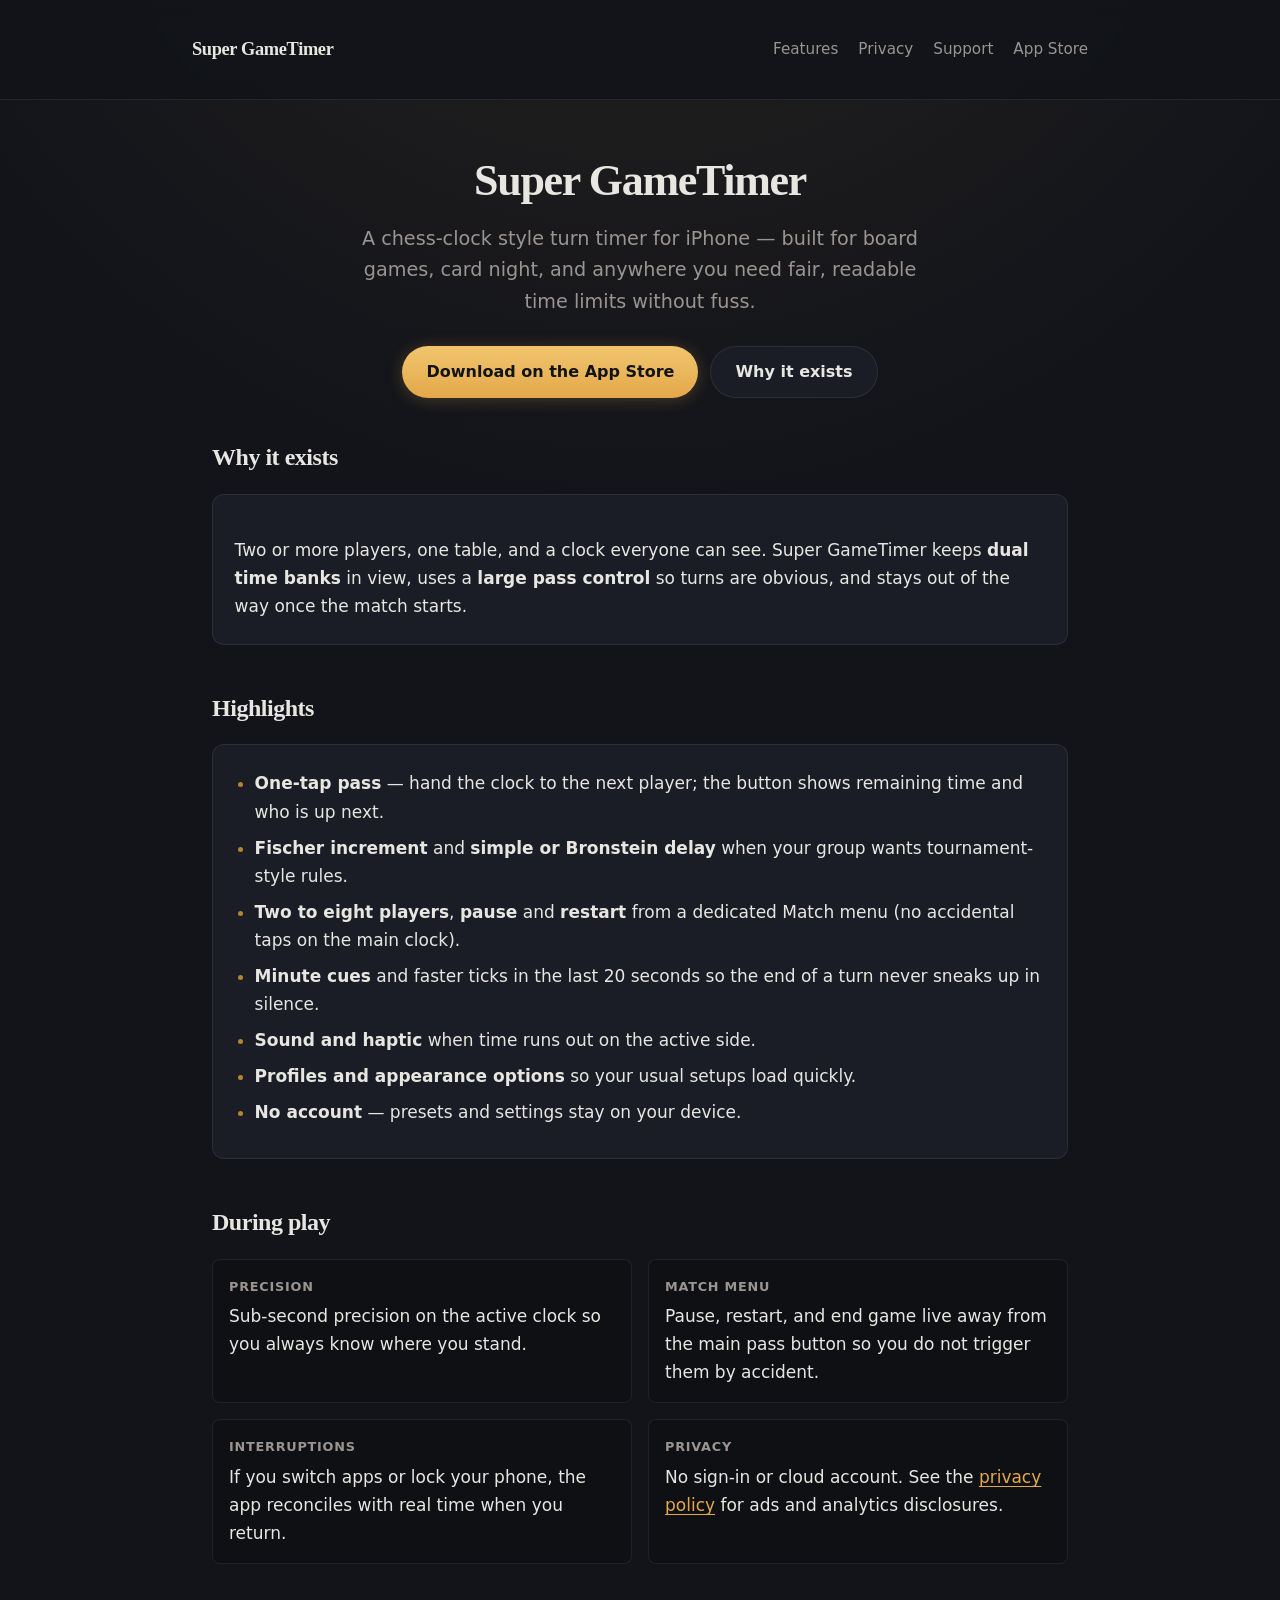
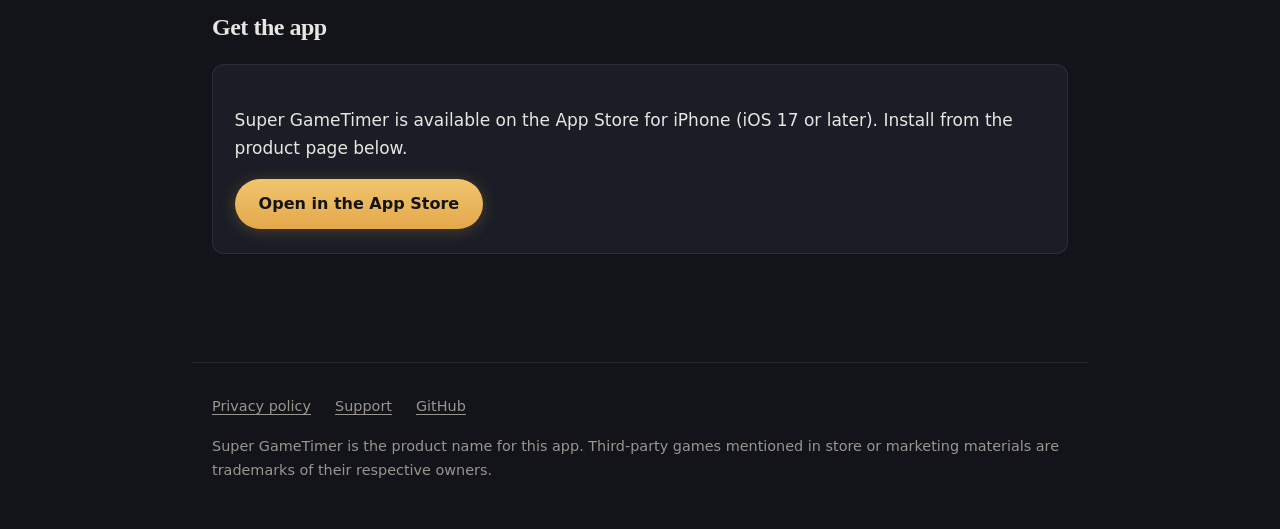
==== index.html @ 2188ed33 "Documentation" ====
<!DOCTYPE html>
<html lang="en-US">
  <head>
    <meta charset="utf-8" />
    <meta name="viewport" content="width=device-width, initial-scale=1" />
    <title>Super GameTimer</title>
    <link rel="canonical" href="https://devsurge.github.io/MARKETING.html" />
    <meta http-equiv="refresh" content="0; url=MARKETING.html" />
    <meta name="robots" content="index,follow" />
  </head>
  <body>
    <p><a href="MARKETING.html">Continue to Super GameTimer</a></p>
  </body>
</html>
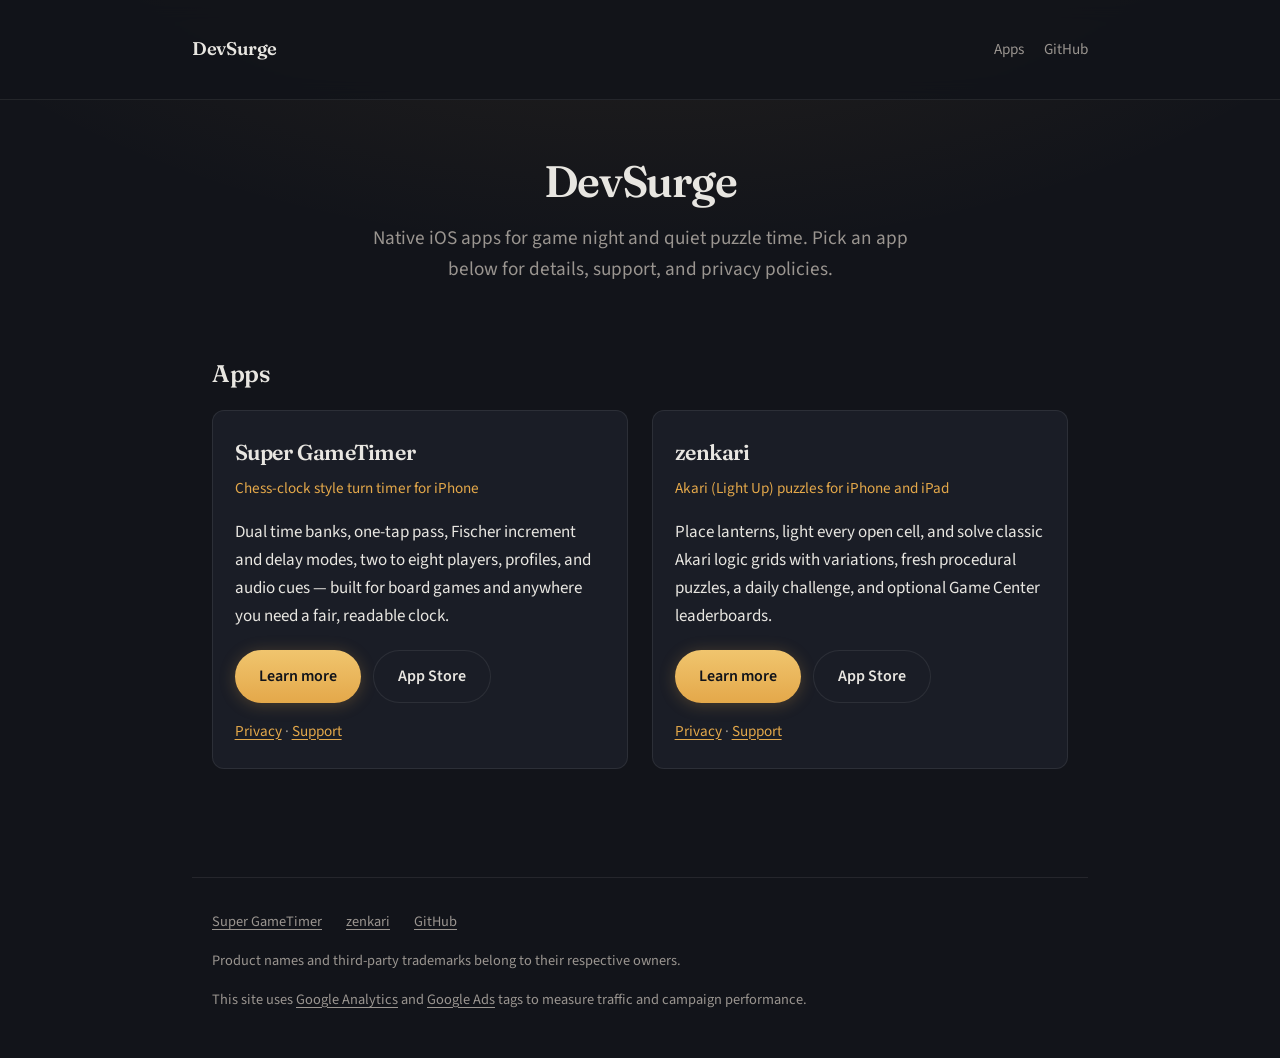
==== commit df636454: "Add zenkari pages and site analytics Co-authored-by: Cursor <cursoragent@cursor.com>" ====
--- a/index.html
+++ b/index.html
@@ -3,12 +3,121 @@
   <head>
     <meta charset="utf-8" />
     <meta name="viewport" content="width=device-width, initial-scale=1" />
-    <title>Super GameTimer</title>
-    <link rel="canonical" href="https://devsurge.github.io/MARKETING.html" />
-    <meta http-equiv="refresh" content="0; url=MARKETING.html" />
+    <script src="/assets/analytics-config.js"></script>
+    <script src="/assets/analytics.js"></script>
+    <title>DevSurge — iOS apps</title>
+    <meta
+      name="description"
+      content="Official pages for DevSurge iOS apps: Super GameTimer, a chess-clock style turn timer, and zenkari, an Akari Light Up logic puzzle app."
+    />
+    <link rel="canonical" href="https://devsurge.github.io/" />
     <meta name="robots" content="index,follow" />
+    <meta name="author" content="DevSurge" />
+
+    <meta property="og:type" content="website" />
+    <meta property="og:site_name" content="DevSurge" />
+    <meta property="og:title" content="DevSurge — iOS apps" />
+    <meta
+      property="og:description"
+      content="Super GameTimer and zenkari — native iPhone apps for game night and logic puzzles."
+    />
+    <meta property="og:url" content="https://devsurge.github.io/" />
+
+    <link rel="preconnect" href="https://fonts.googleapis.com" />
+    <link rel="preconnect" href="https://fonts.gstatic.com" crossorigin />
+    <link
+      href="https://fonts.googleapis.com/css2?family=Fraunces:opsz,wght@9..144,600&family=Source+Sans+3:wght@400;600&display=swap"
+      rel="stylesheet"
+    />
+    <link rel="stylesheet" href="/assets/styles.css" />
   </head>
   <body>
-    <p><a href="MARKETING.html">Continue to Super GameTimer</a></p>
+    <a class="skip-link" href="#main">Skip to content</a>
+    <header class="site-header">
+      <div class="site-header__inner">
+        <p class="site-title"><a href="/">DevSurge</a></p>
+        <nav class="nav" aria-label="On this page">
+          <a href="#apps">Apps</a>
+          <a href="https://github.com/devsurge/devsurge.github.io" rel="noopener noreferrer">GitHub</a>
+        </nav>
+      </div>
+    </header>
+
+    <main id="main">
+      <header class="hero">
+        <h1>DevSurge</h1>
+        <p class="hero__lede">
+          Native iOS apps for game night and quiet puzzle time. Pick an app below for details, support, and privacy
+          policies.
+        </p>
+      </header>
+
+      <section id="apps" aria-labelledby="apps-heading">
+        <h2 id="apps-heading">Apps</h2>
+        <div class="app-grid">
+          <article class="card app-card">
+            <h3 class="app-card__title">Super GameTimer</h3>
+            <p class="app-card__tagline">Chess-clock style turn timer for iPhone</p>
+            <p>
+              Dual time banks, one-tap pass, Fischer increment and delay modes, two to eight players, profiles, and audio
+              cues — built for board games and anywhere you need a fair, readable clock.
+            </p>
+            <div class="app-card__actions">
+              <a class="btn" href="/MARKETING.html">Learn more</a>
+              <a
+                class="btn btn--secondary"
+                href="https://apps.apple.com/us/app/super-gametimer/id6761938382"
+                rel="noopener noreferrer"
+              >
+                App Store
+              </a>
+            </div>
+            <p class="app-card__links">
+              <a href="/gametimer/PRIVACY.html">Privacy</a>
+              <span aria-hidden="true"> · </span>
+              <a href="/gametimer/SUPPORT.html">Support</a>
+            </p>
+          </article>
+
+          <article class="card app-card">
+            <h3 class="app-card__title">zenkari</h3>
+            <p class="app-card__tagline">Akari (Light Up) puzzles for iPhone and iPad</p>
+            <p>
+              Place lanterns, light every open cell, and solve classic Akari logic grids with variations, fresh procedural
+              puzzles, a daily challenge, and optional Game Center leaderboards.
+            </p>
+            <div class="app-card__actions">
+              <a class="btn" href="/zenkari/MARKETING.html">Learn more</a>
+              <a
+                class="btn btn--secondary"
+                href="https://apps.apple.com/search?term=zenkari"
+                rel="noopener noreferrer"
+              >
+                App Store
+              </a>
+            </div>
+            <p class="app-card__links">
+              <a href="/zenkari/PRIVACY.html">Privacy</a>
+              <span aria-hidden="true"> · </span>
+              <a href="/zenkari/SUPPORT.html">Support</a>
+            </p>
+          </article>
+        </div>
+      </section>
+    </main>
+
+    <footer class="site-footer">
+      <div class="site-footer__links">
+        <a href="/MARKETING.html">Super GameTimer</a>
+        <a href="/zenkari/MARKETING.html">zenkari</a>
+        <a href="https://github.com/devsurge/devsurge.github.io" rel="noopener noreferrer">GitHub</a>
+      </div>
+      <p>Product names and third-party trademarks belong to their respective owners.</p>
+      <p>
+        This site uses <a href="https://policies.google.com/privacy">Google Analytics</a> and
+        <a href="https://policies.google.com/technologies/ads">Google Ads</a> tags to measure traffic and campaign
+        performance.
+      </p>
+    </footer>
   </body>
 </html>
--- a/assets/styles.css
+++ b/assets/styles.css
@@ -0,0 +1,349 @@
+/* DevSurge — GitHub Pages */
+:root {
+  --bg: #12141a;
+  --bg-elevated: #1a1d26;
+  --text: #e8e6e1;
+  --muted: #9a9590;
+  --accent: #e4a84a;
+  --accent-dim: #b8832e;
+  --border: rgba(255, 255, 255, 0.08);
+  --radius: 12px;
+  --max: 42rem;
+  --font-sans: "Source Sans 3", system-ui, -apple-system, sans-serif;
+  --font-display: "Fraunces", Georgia, "Times New Roman", serif;
+}
+
+*,
+*::before,
+*::after {
+  box-sizing: border-box;
+}
+
+html {
+  scroll-behavior: smooth;
+}
+
+body {
+  margin: 0;
+  font-family: var(--font-sans);
+  font-size: 1.0625rem;
+  line-height: 1.65;
+  color: var(--text);
+  background: var(--bg);
+  background-image: radial-gradient(
+    ellipse 120% 80% at 50% -20%,
+    rgba(228, 168, 74, 0.12),
+    transparent 55%
+  );
+}
+
+.skip-link {
+  position: absolute;
+  left: -9999px;
+  z-index: 999;
+  padding: 0.5rem 1rem;
+  background: var(--accent);
+  color: var(--bg);
+  font-weight: 600;
+}
+
+.skip-link:focus {
+  left: 1rem;
+  top: 1rem;
+}
+
+a {
+  color: var(--accent);
+  text-decoration-thickness: 1px;
+  text-underline-offset: 3px;
+}
+
+a:hover {
+  color: #f0c56e;
+}
+
+.site-header {
+  border-bottom: 1px solid var(--border);
+  padding: 1rem 1.25rem;
+  position: sticky;
+  top: 0;
+  background: rgba(18, 20, 26, 0.92);
+  backdrop-filter: blur(10px);
+  z-index: 10;
+}
+
+.site-header__inner {
+  max-width: 56rem;
+  margin: 0 auto;
+  display: flex;
+  flex-wrap: wrap;
+  align-items: center;
+  justify-content: space-between;
+  gap: 1rem;
+}
+
+.site-title {
+  font-family: var(--font-display);
+  font-weight: 600;
+  font-size: 1.15rem;
+  letter-spacing: -0.02em;
+}
+
+.site-title a {
+  color: var(--text);
+  text-decoration: none;
+}
+
+.site-title a:hover {
+  color: var(--accent);
+}
+
+.nav {
+  display: flex;
+  flex-wrap: wrap;
+  gap: 0.75rem 1.25rem;
+  font-size: 0.95rem;
+}
+
+.nav a {
+  color: var(--muted);
+  text-decoration: none;
+}
+
+.nav a:hover {
+  color: var(--accent);
+}
+
+main {
+  max-width: 56rem;
+  margin: 0 auto;
+  padding: 2.5rem 1.25rem 4rem;
+}
+
+.hero {
+  text-align: center;
+  padding: 1rem 0 2.5rem;
+}
+
+.hero h1 {
+  font-family: var(--font-display);
+  font-size: clamp(2rem, 5vw, 2.75rem);
+  font-weight: 600;
+  line-height: 1.15;
+  letter-spacing: -0.03em;
+  margin: 0 0 1rem;
+}
+
+.hero__lede {
+  font-size: 1.2rem;
+  color: var(--muted);
+  max-width: 36rem;
+  margin: 0 auto 1.75rem;
+}
+
+.btn {
+  display: inline-flex;
+  align-items: center;
+  justify-content: center;
+  gap: 0.5rem;
+  padding: 0.75rem 1.5rem;
+  font-family: var(--font-sans);
+  font-size: 1rem;
+  font-weight: 600;
+  color: var(--bg);
+  background: linear-gradient(180deg, #f0c56e 0%, var(--accent) 100%);
+  border: none;
+  border-radius: 999px;
+  text-decoration: none;
+  box-shadow: 0 2px 16px rgba(228, 168, 74, 0.25);
+  transition: transform 0.15s ease, box-shadow 0.15s ease;
+}
+
+.btn:hover {
+  color: var(--bg);
+  transform: translateY(-1px);
+  box-shadow: 0 4px 24px rgba(228, 168, 74, 0.35);
+}
+
+.btn:focus-visible {
+  outline: 2px solid var(--accent);
+  outline-offset: 3px;
+}
+
+.btn--secondary {
+  background: var(--bg-elevated);
+  color: var(--text);
+  border: 1px solid var(--border);
+  box-shadow: none;
+}
+
+.btn--secondary:hover {
+  border-color: var(--accent-dim);
+  color: var(--accent);
+}
+
+.hero__actions {
+  display: flex;
+  flex-wrap: wrap;
+  gap: 0.75rem;
+  justify-content: center;
+}
+
+section {
+  margin-bottom: 2.75rem;
+}
+
+section h2 {
+  font-family: var(--font-display);
+  font-size: 1.5rem;
+  font-weight: 600;
+  margin: 0 0 1rem;
+  letter-spacing: -0.02em;
+}
+
+.card {
+  background: var(--bg-elevated);
+  border: 1px solid var(--border);
+  border-radius: var(--radius);
+  padding: 1.5rem 1.35rem;
+}
+
+.card p:last-child {
+  margin-bottom: 0;
+}
+
+ul.feature-list {
+  margin: 0;
+  padding-left: 1.25rem;
+}
+
+ul.feature-list li {
+  margin-bottom: 0.5rem;
+}
+
+ul.feature-list li::marker {
+  color: var(--accent-dim);
+}
+
+.meta-grid {
+  display: grid;
+  gap: 1rem;
+}
+
+@media (min-width: 540px) {
+  .meta-grid {
+    grid-template-columns: 1fr 1fr;
+  }
+}
+
+.meta-item {
+  padding: 1rem;
+  background: rgba(0, 0, 0, 0.2);
+  border-radius: 8px;
+  border: 1px solid var(--border);
+}
+
+.meta-item strong {
+  display: block;
+  font-size: 0.8rem;
+  text-transform: uppercase;
+  letter-spacing: 0.06em;
+  color: var(--muted);
+  margin-bottom: 0.35rem;
+}
+
+.site-footer {
+  border-top: 1px solid var(--border);
+  padding: 2rem 1.25rem;
+  max-width: 56rem;
+  margin: 0 auto;
+  font-size: 0.9rem;
+  color: var(--muted);
+}
+
+.site-footer__links {
+  display: flex;
+  flex-wrap: wrap;
+  gap: 1rem 1.5rem;
+  margin-bottom: 1rem;
+}
+
+.site-footer a {
+  color: var(--muted);
+}
+
+.site-footer a:hover {
+  color: var(--accent);
+}
+
+/* Legal / inner pages */
+.prose {
+  max-width: var(--max);
+}
+
+.prose h1 {
+  font-family: var(--font-display);
+  font-size: 2rem;
+  margin-top: 0;
+}
+
+.prose h2 {
+  font-family: var(--font-display);
+  font-size: 1.35rem;
+  margin-top: 2rem;
+}
+
+.prose h3 {
+  font-size: 1.1rem;
+  margin-top: 1.5rem;
+}
+
+.prose hr {
+  border: none;
+  border-top: 1px solid var(--border);
+  margin: 2rem 0;
+}
+
+.back-link {
+  display: inline-block;
+  margin-bottom: 1.5rem;
+  font-size: 0.95rem;
+}
+
+.app-grid {
+  display: grid;
+  gap: 1.5rem;
+}
+
+@media (min-width: 640px) {
+  .app-grid {
+    grid-template-columns: 1fr 1fr;
+  }
+}
+
+.app-card__title {
+  font-family: var(--font-display);
+  font-size: 1.35rem;
+  font-weight: 600;
+  margin: 0 0 0.35rem;
+  letter-spacing: -0.02em;
+}
+
+.app-card__tagline {
+  margin: 0 0 1rem;
+  font-size: 0.95rem;
+  color: var(--accent);
+}
+
+.app-card__actions {
+  display: flex;
+  flex-wrap: wrap;
+  gap: 0.75rem;
+  margin: 1.25rem 0 1rem;
+}
+
+.app-card__links {
+  margin: 0;
+  font-size: 0.95rem;
+  color: var(--muted);
+}
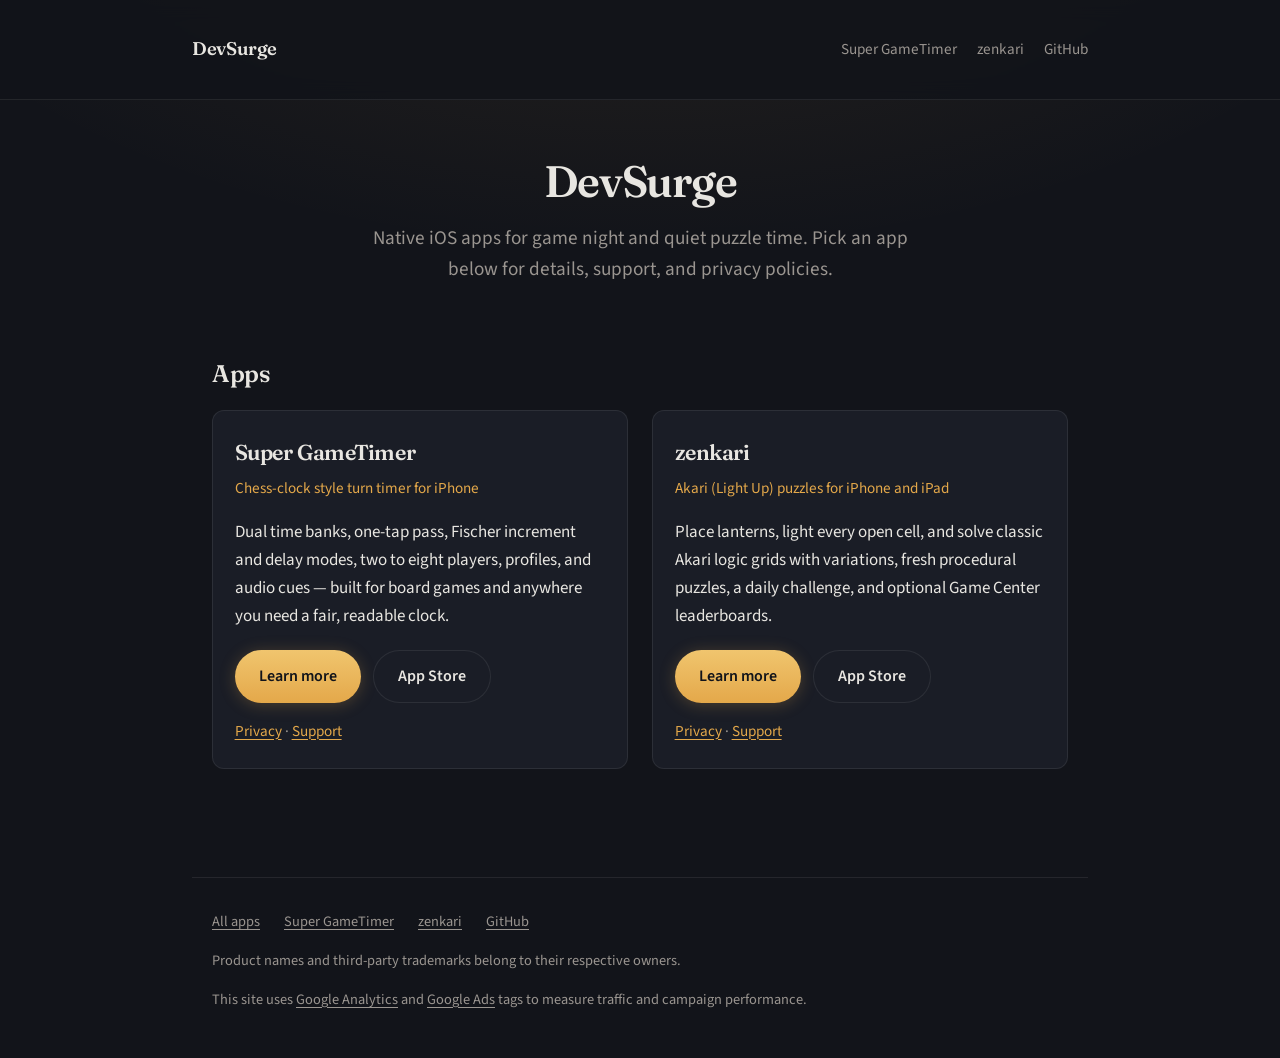
==== commit 7580c178: "Unify site navigation for Super GameTimer and zenkari. Move GameTimer marketing under /gametimer/, a" ====
--- a/index.html
+++ b/index.html
@@ -36,8 +36,9 @@
     <header class="site-header">
       <div class="site-header__inner">
         <p class="site-title"><a href="/">DevSurge</a></p>
-        <nav class="nav" aria-label="On this page">
-          <a href="#apps">Apps</a>
+        <nav class="nav nav--apps" aria-label="Apps">
+          <a href="/gametimer/MARKETING.html">Super GameTimer</a>
+          <a href="/zenkari/MARKETING.html">zenkari</a>
           <a href="https://github.com/devsurge/devsurge.github.io" rel="noopener noreferrer">GitHub</a>
         </nav>
       </div>
@@ -63,7 +64,7 @@
               cues — built for board games and anywhere you need a fair, readable clock.
             </p>
             <div class="app-card__actions">
-              <a class="btn" href="/MARKETING.html">Learn more</a>
+              <a class="btn" href="/gametimer/MARKETING.html">Learn more</a>
               <a
                 class="btn btn--secondary"
                 href="https://apps.apple.com/us/app/super-gametimer/id6761938382"
@@ -108,7 +109,8 @@
 
     <footer class="site-footer">
       <div class="site-footer__links">
-        <a href="/MARKETING.html">Super GameTimer</a>
+        <a href="/">All apps</a>
+        <a href="/gametimer/MARKETING.html">Super GameTimer</a>
         <a href="/zenkari/MARKETING.html">zenkari</a>
         <a href="https://github.com/devsurge/devsurge.github.io" rel="noopener noreferrer">GitHub</a>
       </div>
--- a/assets/styles.css
+++ b/assets/styles.css
@@ -347,3 +347,20 @@
   font-size: 0.95rem;
   color: var(--muted);
 }
+
+.app-nav {
+  border-bottom: 1px solid var(--border);
+  background: rgba(0, 0, 0, 0.15);
+  padding: 0.65rem 1.25rem;
+}
+
+.app-nav__inner {
+  max-width: 56rem;
+  margin: 0 auto;
+}
+
+.nav--apps a[aria-current="page"],
+.app-nav a[aria-current="page"] {
+  color: var(--accent);
+  font-weight: 600;
+}
